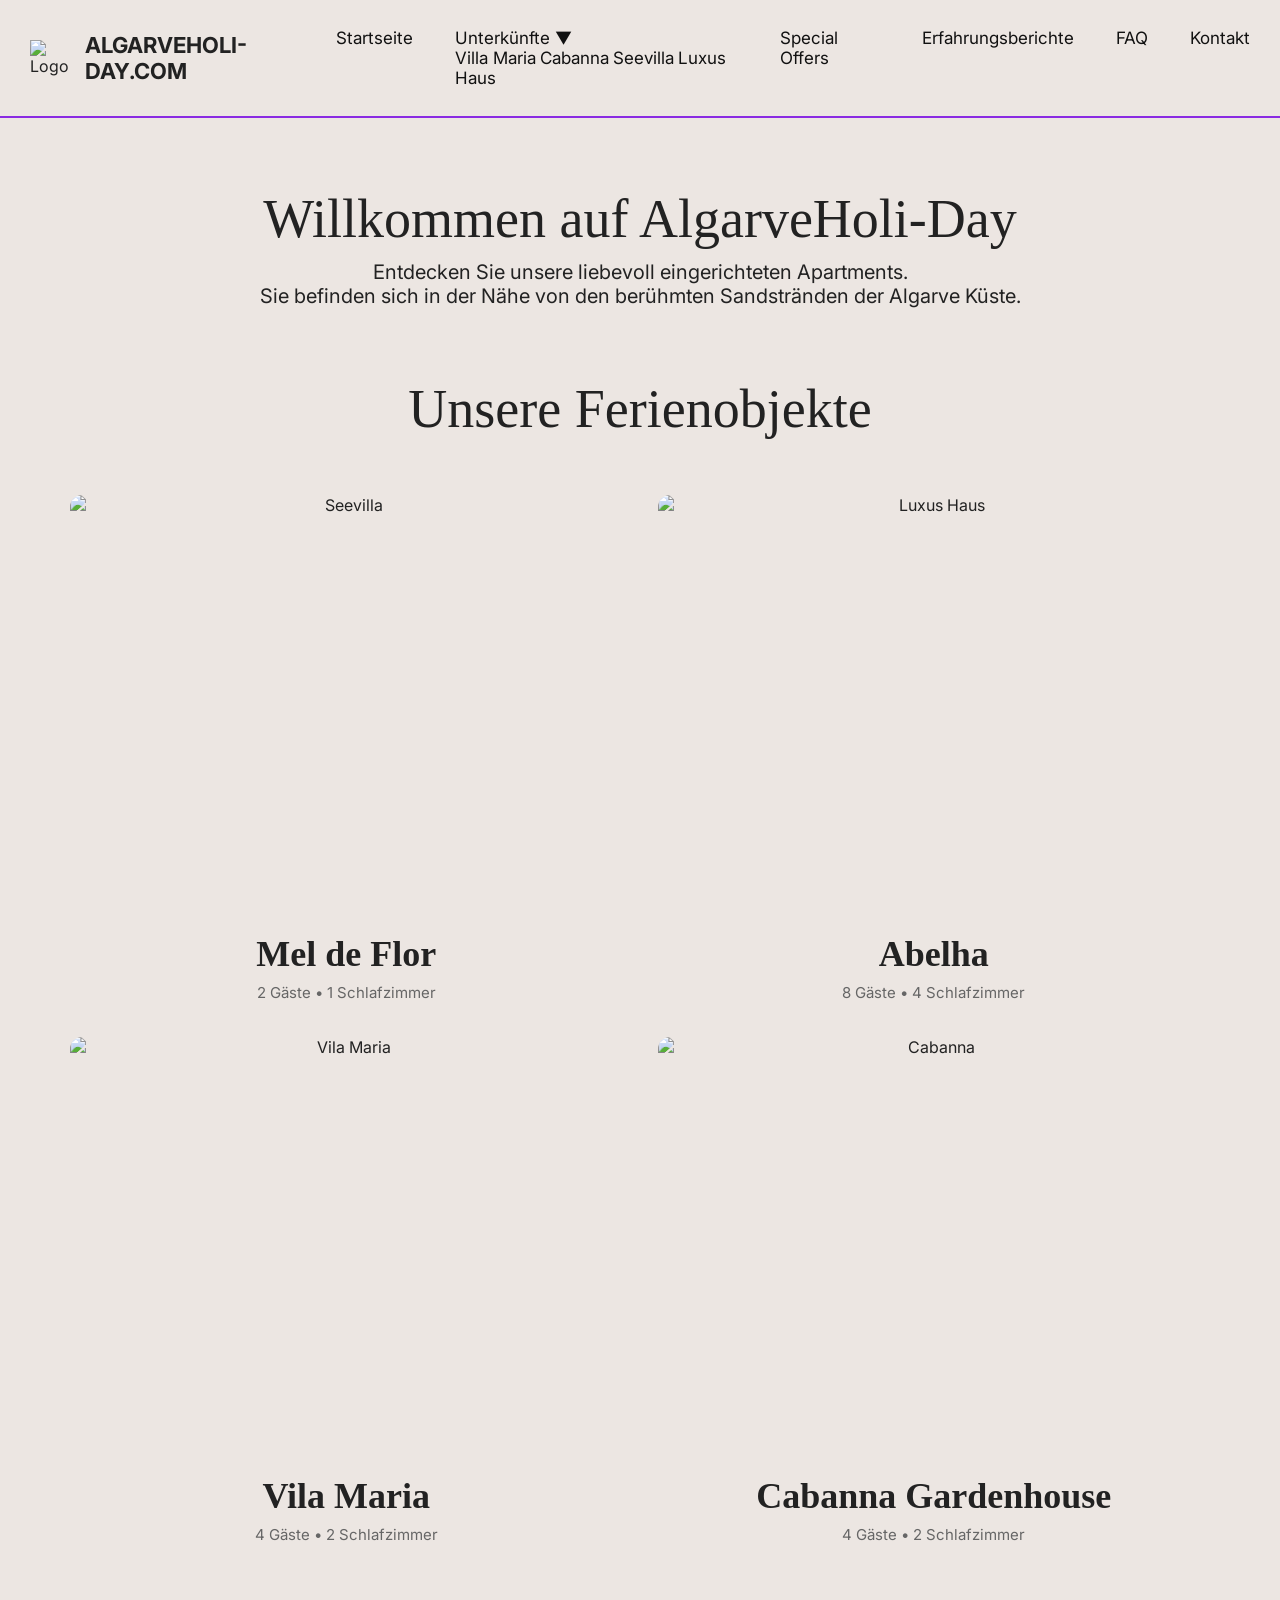
==== HTML/index.html @ 06b0de79 "Promo" ====
<!DOCTYPE html>
<html lang="de">
<head>
    <meta charset="UTF-8">
    <meta name="viewport" content="width=device-width, initial-scale=1.0">

    <title>AlgarveHoli-Day</title>

    <link rel="stylesheet" href="../css/style.css">
    <link href="https://fonts.googleapis.com/css2?family=Inter:wght@400;500;600;700&display=swap" rel="stylesheet">
</head>

<body>

<header>

    <div class="navbar">

        <div class="logo">
            <img src="https://cdn-icons-png.flaticon.com/512/69/69524.png" alt="Logo">
            <h1>ALGARVEHOLI-DAY.COM</h1>
        </div>

        <nav>
            <a href="index.html">Startseite</a>
            <div class="dropdown">

                <a href="holidu.html" class="dropbtn">
                    Unterkünfte ▼
                </a>

                <div class="dropdown-content">

                    <a href="villa-maria.html">Villa Maria</a>
                    <a href="cabanna.html">Cabanna</a>
                    <a href="seevilla.html">Seevilla</a>
                    <a href="luxus-haus.html">Luxus Haus</a>

                </div>

            </div>
            <a href="special-offers.html">Special Offers</a>
            <a href="erfahrungsberichte.html">Erfahrungsberichte</a>
            <a href="faq.html">FAQ</a>
            <a href="kontakt.html">Kontakt</a>
        </nav>

    </div>

</header>

<main>

    <h2>Willkommen auf AlgarveHoli-Day</h2>
    <p style="font-size:20px;">Entdecken Sie unsere liebevoll eingerichteten Apartments. </p>
    <p style="font-size:20px;">Sie befinden sich in der Nähe von den berühmten Sandstränden der Algarve Küste.</p>

    <section>

        <h2>Unsere Ferienobjekte</h2>

        <p class="subtitle">

        </p>

        <div class="grid">

            <div class="card">
                <img src="https://images.unsplash.com/photo-1572120360610-d971b9d7767c?w=1200" alt="Seevilla">
                <h3>Mel de Flor</h3>
                <p>2 Gäste • 1 Schlafzimmer</p>
            </div>

            <div class="card">
                <img src="https://images.unsplash.com/photo-1600585154340-be6161a56a0c?w=1200" alt="Luxus Haus">
                <h3>Abelha</h3>
                <p>8 Gäste • 4 Schlafzimmer</p>
            </div>

            <div class="card">
                <img src="https://images.unsplash.com/photo-1564013799919-ab600027ffc6?w=1200" alt="Vila Maria">
                <h3>Vila Maria</h3>
                <p>4 Gäste • 2 Schlafzimmer</p>
            </div>

            <div class="card">
                <img src="https://images.unsplash.com/photo-1507089947368-19c1da9775ae?w=1200" alt="Cabanna">
                <h3>Cabanna Gardenhouse</h3>
                <p>4 Gäste • 2 Schlafzimmer</p>
            </div>

        </div>

    </section>

</main>
<script src="../js/header.js"></script>
</body>
</html>
---- css/style.css ----
*{
    margin:0;
    padding:0;
    box-sizing:border-box;
}

body{
    font-family:'Inter',sans-serif;
    background:#ece6e2;
    color:#222;
}

/* ================= HEADER ================= */

header{
    background:#ece6e2;
    border-bottom:2px solid #8a2be2;
}

.navbar{
    max-width:1300px;
    margin:auto;
    display:flex;
    justify-content:space-between;
    align-items:center;
    padding:28px 30px;
}

.logo{
    display:flex;
    align-items:center;
    gap:15px;
}

.logo img{
    width:42px;
}

.logo h1{
    font-size:22px;
    font-weight:700;
}

nav{
    display:flex;
    gap:42px;
}

nav a{
    color:#111;
    text-decoration:none;
    font-size:17px;
    transition:.25s;
}

nav a:hover{
    color:#8a2be2;
}

main{
    max-width:1200px;
    margin:70px auto;
    text-align:center;
}

/* ================= UNTERKÜNFTE ================= */

section{
    max-width:1280px;
    margin:70px auto;
    padding:0 30px;
}

h2{
    font-family:"Cormorant Garamond",serif;
    font-size:54px;
    font-weight:500;
    text-align:center;
    margin-bottom:10px;
}

.subtitle{
    text-align:center;
    margin-bottom:55px;
    color:#555;
}

.grid{
    display:grid;
    grid-template-columns:1fr 1fr;
    gap:35px;
}

.card{
    display:flex;
    flex-direction:column;
}

.card img{
    width:100%;
    height:420px;
    object-fit:cover;
    border-radius:12px;
    transition:.35s;
}

.card:hover img{
    transform:scale(1.02);
}

.card h3{
    font-family:"Cormorant Garamond",serif;
    font-size:36px;
    margin-top:18px;
    margin-bottom:8px;
}

.card p{
    color:#666;
    font-size:15px;
}

/* ================= RESPONSIVE ================= */

@media(max-width:900px){

    .navbar{
        flex-direction:column;
        gap:25px;
    }

    nav{
        flex-wrap:wrap;
        justify-content:center;
        gap:20px;
    }

    .grid{
        grid-template-columns:1fr;
    }

    .card img{
        height:300px;
    }

    h2{
        font-size:42px;
    }

}
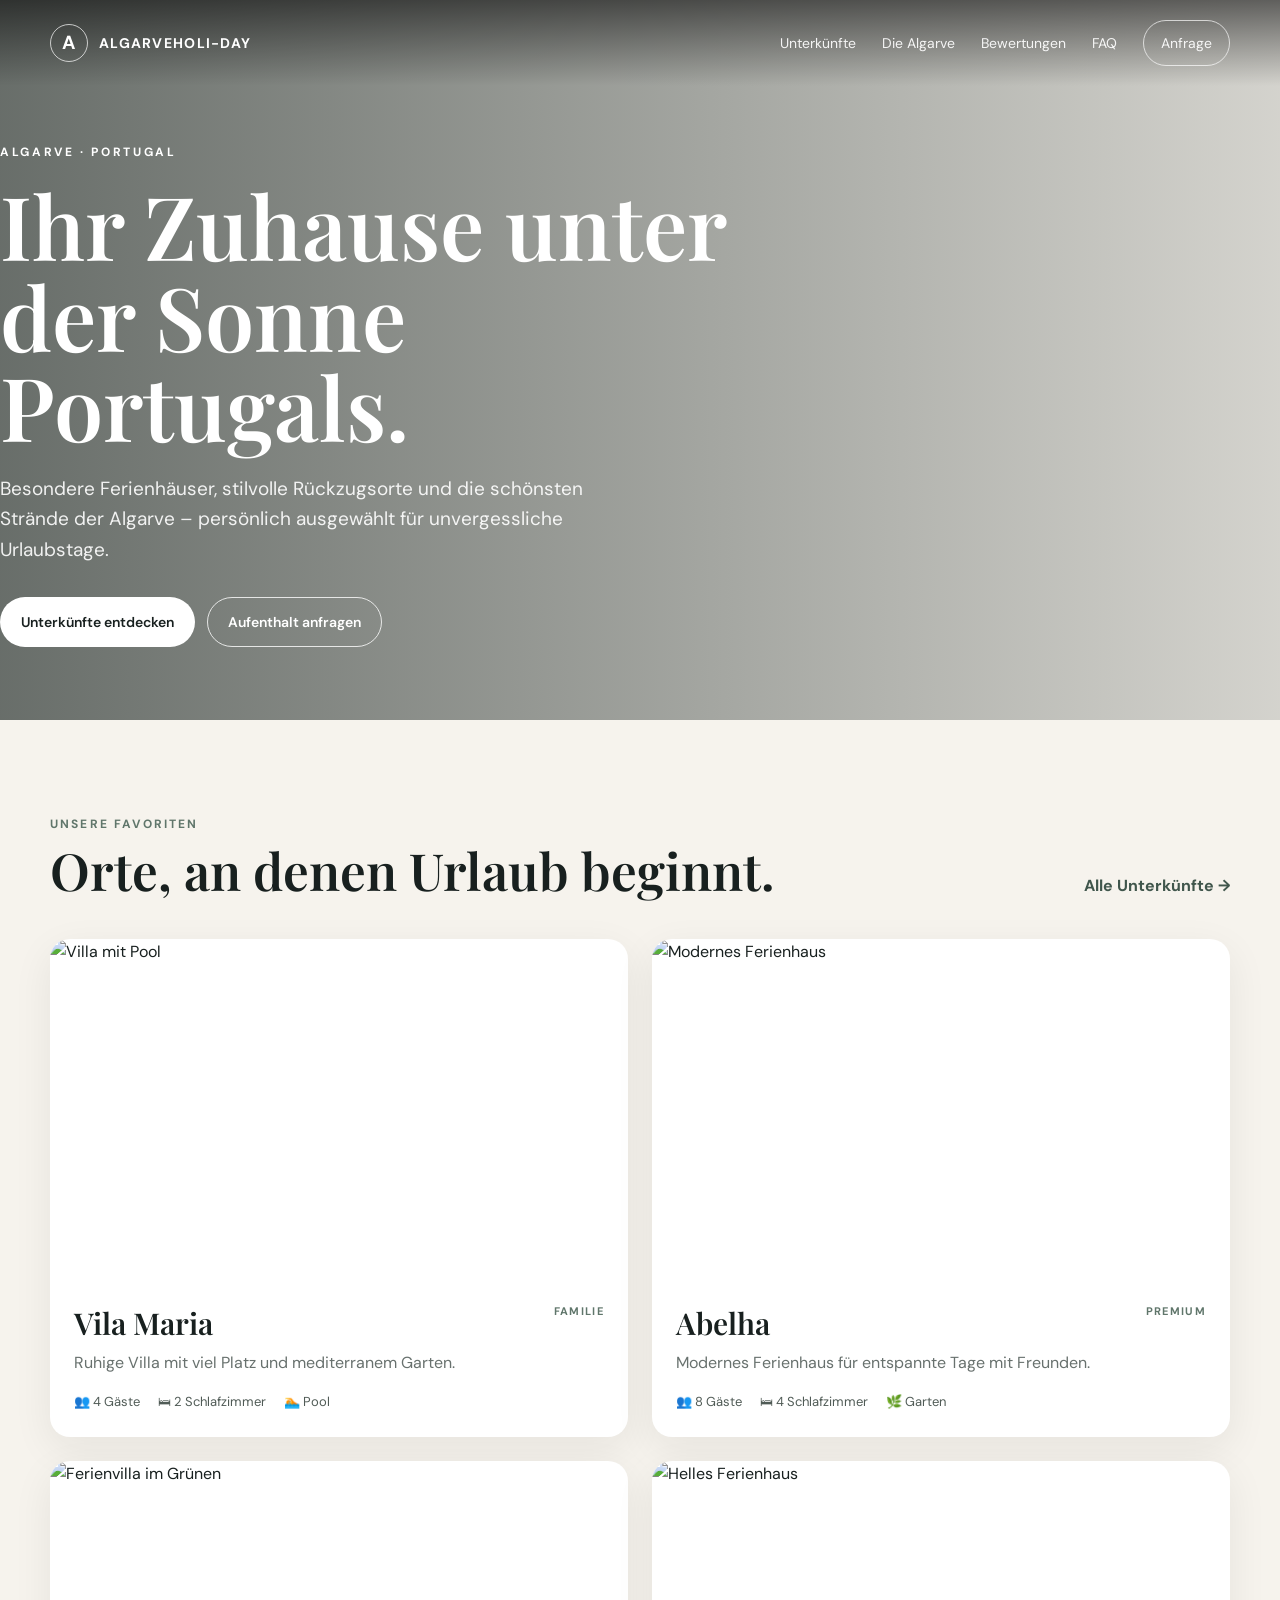
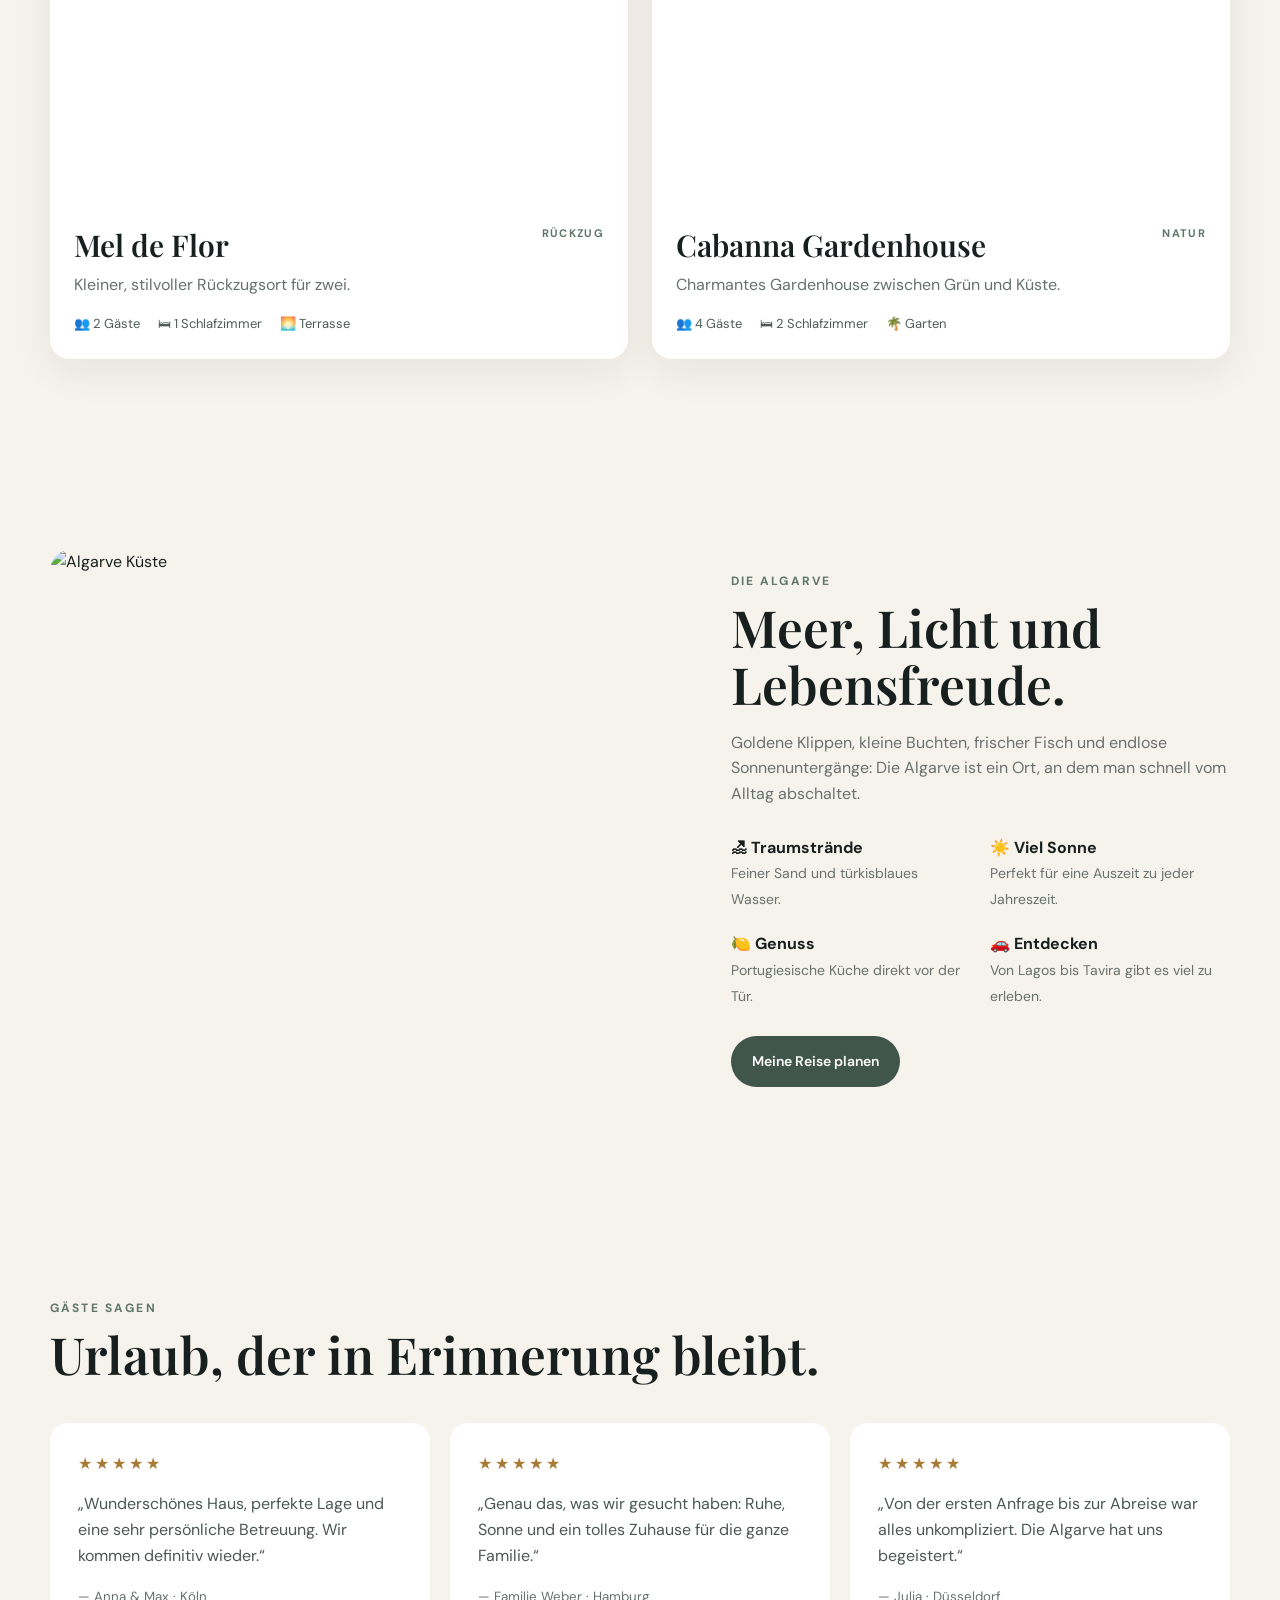
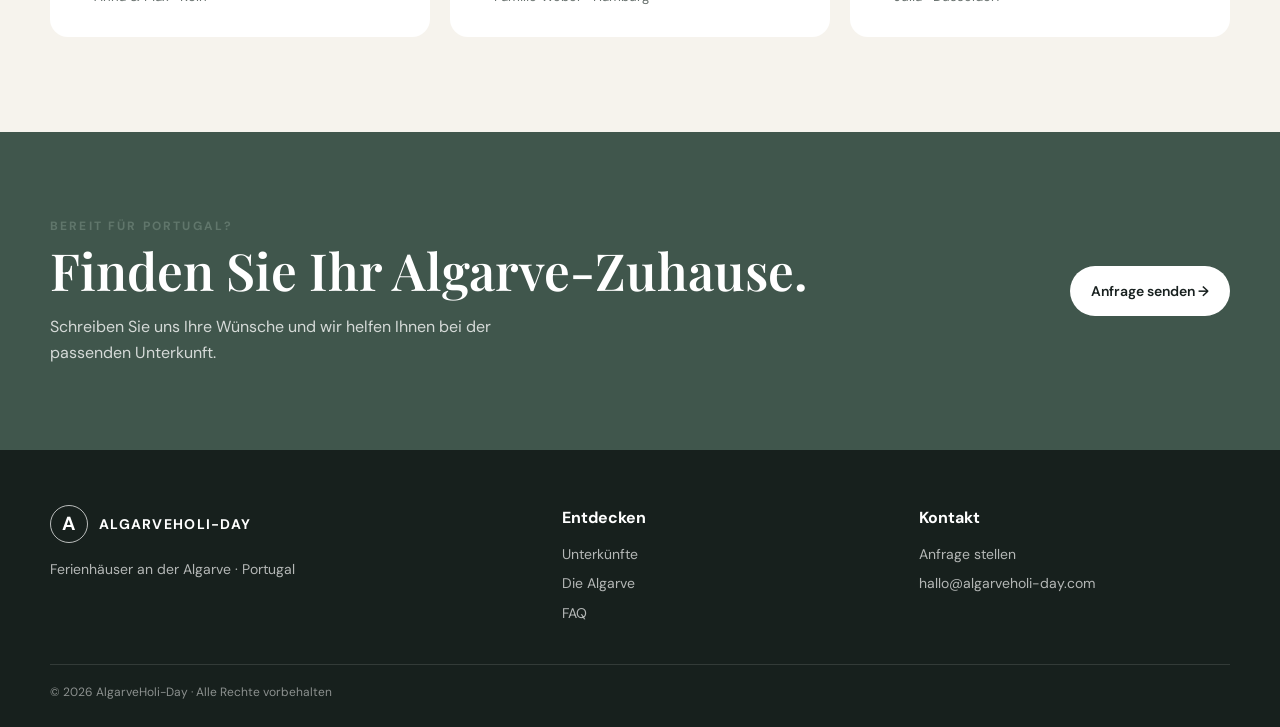
==== commit bc11cc6e: "Make modern homepage the default index" ====
--- a/HTML/index.html
+++ b/HTML/index.html
@@ -1,99 +1,11 @@
-<!DOCTYPE html>
-<html lang="de">
-<head>
-    <meta charset="UTF-8">
-    <meta name="viewport" content="width=device-width, initial-scale=1.0">
-
-    <title>AlgarveHoli-Day</title>
-
-    <link rel="stylesheet" href="../css/style.css">
-    <link href="https://fonts.googleapis.com/css2?family=Inter:wght@400;500;600;700&display=swap" rel="stylesheet">
-</head>
-
+<!doctype html>
+<html lang="de"><head><meta charset="utf-8"><meta name="viewport" content="width=device-width,initial-scale=1"><title>AlgarveHoli-Day · Ferienhäuser an der Algarve</title><link rel="stylesheet" href="../css/modern.css"></head>
 <body>
-
-<header>
-
-    <div class="navbar">
-
-        <div class="logo">
-            <img src="https://cdn-icons-png.flaticon.com/512/69/69524.png" alt="Logo">
-            <h1>ALGARVEHOLI-DAY.COM</h1>
-        </div>
-
-        <nav>
-            <a href="index.html">Startseite</a>
-            <div class="dropdown">
-
-                <a href="holidu.html" class="dropbtn">
-                    Unterkünfte ▼
-                </a>
-
-                <div class="dropdown-content">
-
-                    <a href="villa-maria.html">Villa Maria</a>
-                    <a href="cabanna.html">Cabanna</a>
-                    <a href="seevilla.html">Seevilla</a>
-                    <a href="luxus-haus.html">Luxus Haus</a>
-
-                </div>
-
-            </div>
-            <a href="special-offers.html">Special Offers</a>
-            <a href="erfahrungsberichte.html">Erfahrungsberichte</a>
-            <a href="faq.html">FAQ</a>
-            <a href="kontakt.html">Kontakt</a>
-        </nav>
-
-    </div>
-
-</header>
-
-<main>
-
-    <h2>Willkommen auf AlgarveHoli-Day</h2>
-    <p style="font-size:20px;">Entdecken Sie unsere liebevoll eingerichteten Apartments. </p>
-    <p style="font-size:20px;">Sie befinden sich in der Nähe von den berühmten Sandstränden der Algarve Küste.</p>
-
-    <section>
-
-        <h2>Unsere Ferienobjekte</h2>
-
-        <p class="subtitle">
-
-        </p>
-
-        <div class="grid">
-
-            <div class="card">
-                <img src="https://images.unsplash.com/photo-1572120360610-d971b9d7767c?w=1200" alt="Seevilla">
-                <h3>Mel de Flor</h3>
-                <p>2 Gäste • 1 Schlafzimmer</p>
-            </div>
-
-            <div class="card">
-                <img src="https://images.unsplash.com/photo-1600585154340-be6161a56a0c?w=1200" alt="Luxus Haus">
-                <h3>Abelha</h3>
-                <p>8 Gäste • 4 Schlafzimmer</p>
-            </div>
-
-            <div class="card">
-                <img src="https://images.unsplash.com/photo-1564013799919-ab600027ffc6?w=1200" alt="Vila Maria">
-                <h3>Vila Maria</h3>
-                <p>4 Gäste • 2 Schlafzimmer</p>
-            </div>
-
-            <div class="card">
-                <img src="https://images.unsplash.com/photo-1507089947368-19c1da9775ae?w=1200" alt="Cabanna">
-                <h3>Cabanna Gardenhouse</h3>
-                <p>4 Gäste • 2 Schlafzimmer</p>
-            </div>
-
-        </div>
-
-    </section>
-
-</main>
-<script src="../js/header.js"></script>
-</body>
-</html>
+<header class="site-header"><div class="container navbar"><a class="brand" href="index.html"><b class="brand-mark">A</b><span>ALGARVEHOLI-DAY</span></a><button class="menu-btn" aria-label="Menü">☰</button><nav class="nav"><a href="#unterkuenfte">Unterkünfte</a><a href="#algarve">Die Algarve</a><a href="#bewertungen">Bewertungen</a><a href="faq-modern.html">FAQ</a><a class="nav-cta" href="kontakt-modern.html">Anfrage</a></nav></div></header>
+<section class="hero"><div class="container hero-inner"><div class="eyebrow">Algarve · Portugal</div><h1>Ihr Zuhause unter der Sonne Portugals.</h1><p>Besondere Ferienhäuser, stilvolle Rückzugsorte und die schönsten Strände der Algarve – persönlich ausgewählt für unvergessliche Urlaubstage.</p><div class="hero-actions"><a class="btn btn-light" href="#unterkuenfte">Unterkünfte entdecken</a><a class="btn btn-outline" href="kontakt-modern.html">Aufenthalt anfragen</a></div></div></section>
+<main><section class="section" id="unterkuenfte"><div class="container"><div class="section-head"><div><div class="section-kicker">Unsere Favoriten</div><h2>Orte, an denen Urlaub beginnt.</h2></div><a class="link" href="holidu.html">Alle Unterkünfte →</a></div><div class="stays">
+<a class="stay" href="villa-maria.html"><div class="stay-img"><img src="https://images.unsplash.com/photo-1564013799919-ab600027ffc6?auto=format&fit=crop&w=1400&q=85" alt="Villa mit Pool"></div><div class="stay-body"><div class="stay-top"><h3>Vila Maria</h3><span class="tag">Familie</span></div><p>Ruhige Villa mit viel Platz und mediterranem Garten.</p><div class="meta"><span>👥 4 Gäste</span><span>🛏 2 Schlafzimmer</span><span>🏊 Pool</span></div></div></a>
+<a class="stay" href="holidu.html"><div class="stay-img"><img src="https://images.unsplash.com/photo-1600585154340-be6161a56a0c?auto=format&fit=crop&w=1400&q=85" alt="Modernes Ferienhaus"></div><div class="stay-body"><div class="stay-top"><h3>Abelha</h3><span class="tag">Premium</span></div><p>Modernes Ferienhaus für entspannte Tage mit Freunden.</p><div class="meta"><span>👥 8 Gäste</span><span>🛏 4 Schlafzimmer</span><span>🌿 Garten</span></div></div></a>
+<a class="stay" href="holidu.html"><div class="stay-img"><img src="https://images.unsplash.com/photo-1572120360610-d971b9d7767c?auto=format&fit=crop&w=1400&q=85" alt="Ferienvilla im Grünen"></div><div class="stay-body"><div class="stay-top"><h3>Mel de Flor</h3><span class="tag">Rückzug</span></div><p>Kleiner, stilvoller Rückzugsort für zwei.</p><div class="meta"><span>👥 2 Gäste</span><span>🛏 1 Schlafzimmer</span><span>🌅 Terrasse</span></div></div></a>
+<a class="stay" href="holidu.html"><div class="stay-img"><img src="https://images.unsplash.com/photo-1507089947368-19c1da9775ae?auto=format&fit=crop&w=1400&q=85" alt="Helles Ferienhaus"></div><div class="stay-body"><div class="stay-top"><h3>Cabanna Gardenhouse</h3><span class="tag">Natur</span></div><p>Charmantes Gardenhouse zwischen Grün und Küste.</p><div class="meta"><span>👥 4 Gäste</span><span>🛏 2 Schlafzimmer</span><span>🌴 Garten</span></div></div></a>
+</div></div></section><section class="section" id="algarve"><div class="container split"><div class="split-img"><img src="https://images.unsplash.com/photo-1539650116574-75c0c6d73f6e?auto=format&fit=crop&w=1400&q=85" alt="Algarve Küste"></div><div class="split-copy"><div class="section-kicker">Die Algarve</div><h2>Meer, Licht und Lebensfreude.</h2><p>Goldene Klippen, kleine Buchten, frischer Fisch und endlose Sonnenuntergänge: Die Algarve ist ein Ort, an dem man schnell vom Alltag abschaltet.</p><div class="features"><div class="feature"><strong>🏖 Traumstrände</strong><span>Feiner Sand und türkisblaues Wasser.</span></div><div class="feature"><strong>☀️ Viel Sonne</strong><span>Perfekt für eine Auszeit zu jeder Jahreszeit.</span></div><div class="feature"><strong>🍋 Genuss</strong><span>Portugiesische Küche direkt vor der Tür.</span></div><div class="feature"><strong>🚗 Entdecken</strong><span>Von Lagos bis Tavira gibt es viel zu erleben.</span></div></div><a class="btn btn-dark" href="kontakt-modern.html">Meine Reise planen</a></div></div></section><section class="section" id="bewertungen"><div class="container"><div class="section-head"><div><div class="section-kicker">Gäste sagen</div><h2>Urlaub, der in Erinnerung bleibt.</h2></div></div><div class="reviews"><article class="review"><div class="stars">★★★★★</div><p>„Wunderschönes Haus, perfekte Lage und eine sehr persönliche Betreuung. Wir kommen definitiv wieder.“</p><small>— Anna & Max · Köln</small></article><article class="review"><div class="stars">★★★★★</div><p>„Genau das, was wir gesucht haben: Ruhe, Sonne und ein tolles Zuhause für die ganze Familie.“</p><small>— Familie Weber · Hamburg</small></article><article class="review"><div class="stars">★★★★★</div><p>„Von der ersten Anfrage bis zur Abreise war alles unkompliziert. Die Algarve hat uns begeistert.“</p><small>— Julia · Düsseldorf</small></article></div></div></section><section class="banner"><div class="container banner-inner"><div><div class="section-kicker">Bereit für Portugal?</div><h2>Finden Sie Ihr Algarve-Zuhause.</h2><p>Schreiben Sie uns Ihre Wünsche und wir helfen Ihnen bei der passenden Unterkunft.</p></div><a class="btn btn-light" href="kontakt-modern.html">Anfrage senden →</a></div></section></main><footer class="footer"><div class="container footer-grid"><div><div class="brand"><b class="brand-mark">A</b><span>ALGARVEHOLI-DAY</span></div><p style="margin-top:15px">Ferienhäuser an der Algarve · Portugal</p></div><div><h4>Entdecken</h4><div class="footer-links"><a href="#unterkuenfte">Unterkünfte</a><a href="#algarve">Die Algarve</a><a href="faq-modern.html">FAQ</a></div></div><div><h4>Kontakt</h4><div class="footer-links"><a href="kontakt-modern.html">Anfrage stellen</a><a href="mailto:hallo@algarveholi-day.com">hallo@algarveholi-day.com</a></div></div></div><div class="container copyright">© 2026 AlgarveHoli-Day · Alle Rechte vorbehalten</div></footer><script src="../js/modern.js"></script></body></html>
--- a/css/modern.css
+++ b/css/modern.css
@@ -0,0 +1,22 @@
+@import url('https://fonts.googleapis.com/css2?family=DM+Sans:wght@400;500;600;700&family=Playfair+Display:wght@500;600;700&display=swap');
+
+:root{--ink:#18201f;--muted:#68716e;--cream:#f6f3ed;--sand:#e8dfd2;--sage:#60766b;--sage-dark:#40564c;--white:#fff;--line:#ddd7ce;--max:1180px}
+*{box-sizing:border-box;margin:0;padding:0}
+html{scroll-behavior:smooth}
+body{font-family:'DM Sans',sans-serif;color:var(--ink);background:var(--cream);line-height:1.6}
+a{color:inherit;text-decoration:none}.container{width:min(var(--max),calc(100% - 40px));margin:auto}
+.site-header{position:absolute;top:0;left:0;right:0;z-index:20;color:#fff;background:linear-gradient(180deg,rgba(0,0,0,.55),transparent)}
+.navbar{min-height:86px;display:flex;align-items:center;justify-content:space-between;gap:25px}.brand{display:flex;align-items:center;gap:11px;font-weight:700;letter-spacing:.08em}.brand-mark{width:38px;height:38px;border:1px solid rgba(255,255,255,.7);border-radius:50%;display:grid;place-items:center;font-size:19px}.brand span{font-size:14px}.nav{display:flex;align-items:center;gap:26px;font-size:14px}.nav a{opacity:.92}.nav a:hover{opacity:1}.nav-cta{padding:11px 17px;border:1px solid rgba(255,255,255,.75);border-radius:30px}.menu-btn{display:none;background:none;border:0;color:#fff;font-size:26px}
+.hero{min-height:720px;display:grid;place-items:center;position:relative;background:linear-gradient(90deg,rgba(17,28,25,.62),rgba(17,28,25,.15)),url('https://images.unsplash.com/photo-1548013146-72479768bada?auto=format&fit=crop&w=2000&q=85') center/cover}.hero-inner{padding-top:70px;color:#fff;max-width:820px;margin-left:0}.eyebrow{text-transform:uppercase;letter-spacing:.22em;font-size:12px;font-weight:700;margin-bottom:18px}.hero h1{font:600 clamp(48px,7vw,88px)/1.03 'Playfair Display',serif;margin-bottom:22px}.hero p{font-size:19px;max-width:650px;color:rgba(255,255,255,.9)}.hero-actions{display:flex;gap:12px;margin-top:32px;flex-wrap:wrap}.btn{display:inline-flex;align-items:center;justify-content:center;padding:13px 20px;border-radius:30px;font-weight:600;font-size:14px;border:1px solid transparent}.btn-light{background:#fff;color:var(--ink)}.btn-outline{border-color:rgba(255,255,255,.8);color:#fff}.btn-dark{background:var(--sage-dark);color:#fff}
+.section{padding:95px 0}.section-head{display:flex;justify-content:space-between;gap:30px;align-items:end;margin-bottom:40px}.section-kicker{color:var(--sage);font-size:12px;font-weight:700;letter-spacing:.18em;text-transform:uppercase}.section h2{font:600 clamp(34px,4vw,52px)/1.1 'Playfair Display',serif;margin-top:8px}.section-intro{color:var(--muted);max-width:560px}.link{font-weight:700;color:var(--sage-dark);white-space:nowrap}
+.stays{display:grid;grid-template-columns:repeat(2,1fr);gap:24px}.stay{background:#fff;border-radius:20px;overflow:hidden;box-shadow:0 12px 40px rgba(30,35,30,.07)}.stay-img{height:340px;overflow:hidden}.stay-img img{width:100%;height:100%;object-fit:cover;transition:transform .5s}.stay:hover img{transform:scale(1.04)}.stay-body{padding:24px}.stay-top{display:flex;justify-content:space-between;gap:15px}.stay h3{font:600 30px 'Playfair Display',serif}.tag{font-size:11px;text-transform:uppercase;letter-spacing:.12em;color:var(--sage);font-weight:700}.stay p{color:var(--muted);margin:7px 0 17px}.meta{display:flex;gap:18px;flex-wrap:wrap;color:#505b56;font-size:13px}.meta span{display:inline-flex;gap:6px}
+.split{display:grid;grid-template-columns:1.1fr .9fr;gap:70px;align-items:center}.split-img{height:560px;border-radius:22px;overflow:hidden}.split-img img{width:100%;height:100%;object-fit:cover}.split-copy p{color:var(--muted);margin:18px 0}.features{display:grid;grid-template-columns:1fr 1fr;gap:20px;margin:28px 0}.feature strong{display:block}.feature span{color:var(--muted);font-size:14px}
+.banner{padding:85px 0;background:var(--sage-dark);color:#fff}.banner-inner{display:flex;justify-content:space-between;align-items:center;gap:35px}.banner h2{font:600 clamp(34px,4vw,52px) 'Playfair Display',serif}.banner p{color:rgba(255,255,255,.78);max-width:520px;margin-top:10px}
+.reviews{display:grid;grid-template-columns:repeat(3,1fr);gap:20px}.review{background:#fff;padding:28px;border-radius:18px}.stars{letter-spacing:3px;color:#a77b36}.review p{margin:15px 0;color:#4d5753}.review small{color:var(--muted)}
+.faq{display:grid;grid-template-columns:.8fr 1.2fr;gap:70px}.faq-list details{background:#fff;border-bottom:1px solid var(--line);padding:20px 0}.faq-list summary{cursor:pointer;font-weight:600}.faq-list p{color:var(--muted);padding-top:10px}
+.footer{background:#17201d;color:#fff;padding:55px 0 25px}.footer-grid{display:grid;grid-template-columns:1.5fr 1fr 1fr;gap:45px}.footer p,.footer a{color:rgba(255,255,255,.68);font-size:14px}.footer h4{margin-bottom:12px}.footer-links{display:grid;gap:7px}.copyright{border-top:1px solid rgba(255,255,255,.12);margin-top:40px;padding-top:18px;font-size:12px;color:rgba(255,255,255,.5)}
+.page-hero{padding:170px 0 80px;background:var(--sage-dark);color:#fff}.page-hero h1{font:600 clamp(44px,6vw,70px) 'Playfair Display',serif}.page-hero p{max-width:650px;color:rgba(255,255,255,.8);margin-top:15px}
+.property{padding:55px 0 95px}.gallery{display:grid;grid-template-columns:1.5fr 1fr;gap:10px;height:560px}.gallery img{width:100%;height:100%;object-fit:cover;border-radius:12px}.gallery-side{display:grid;grid-template-rows:1fr 1fr;gap:10px}.property-grid{display:grid;grid-template-columns:1.2fr .8fr;gap:60px;margin-top:45px}.property h2{font:600 44px 'Playfair Display',serif}.property-copy p{color:var(--muted);margin:16px 0}.booking{background:#fff;border-radius:20px;padding:28px;box-shadow:0 12px 40px rgba(30,35,30,.08);height:max-content}.booking h3{font:600 27px 'Playfair Display',serif;margin-bottom:10px}.booking label{display:block;font-size:13px;font-weight:600;margin:13px 0 5px}.booking input,.booking textarea{width:100%;padding:12px;border:1px solid var(--line);border-radius:9px;font:inherit}.booking textarea{min-height:110px;resize:vertical}.booking .btn{width:100%;margin-top:12px}
+.contact-grid{display:grid;grid-template-columns:1fr 1fr;gap:55px}.contact-card{background:#fff;border-radius:20px;padding:32px}.contact-card h2{font:600 38px 'Playfair Display',serif;margin-bottom:15px}.contact-card p{color:var(--muted)}
+@media(max-width:850px){.nav{display:none}.menu-btn{display:block}.navbar.menu-open .nav{display:flex;position:absolute;top:75px;left:20px;right:20px;background:#17201d;padding:20px;border-radius:14px;flex-direction:column;align-items:flex-start}.hero{min-height:650px}.section-head,.banner-inner{align-items:flex-start;flex-direction:column}.stays,.reviews,.split,.faq,.property-grid,.contact-grid{grid-template-columns:1fr}.split-img{height:380px}.gallery{height:auto;grid-template-columns:1fr}.gallery-side{grid-template-columns:1fr 1fr;grid-template-rows:220px}.footer-grid{grid-template-columns:1fr}.section{padding:70px 0}}
+@media(max-width:560px){.container{width:min(100% - 28px,var(--max))}.hero h1{font-size:50px}.hero p{font-size:16px}.stay-img{height:260px}.features{grid-template-columns:1fr}.page-hero{padding-top:135px}.gallery-side{grid-template-columns:1fr}.gallery-side img{height:220px}.property h2{font-size:36px}}
